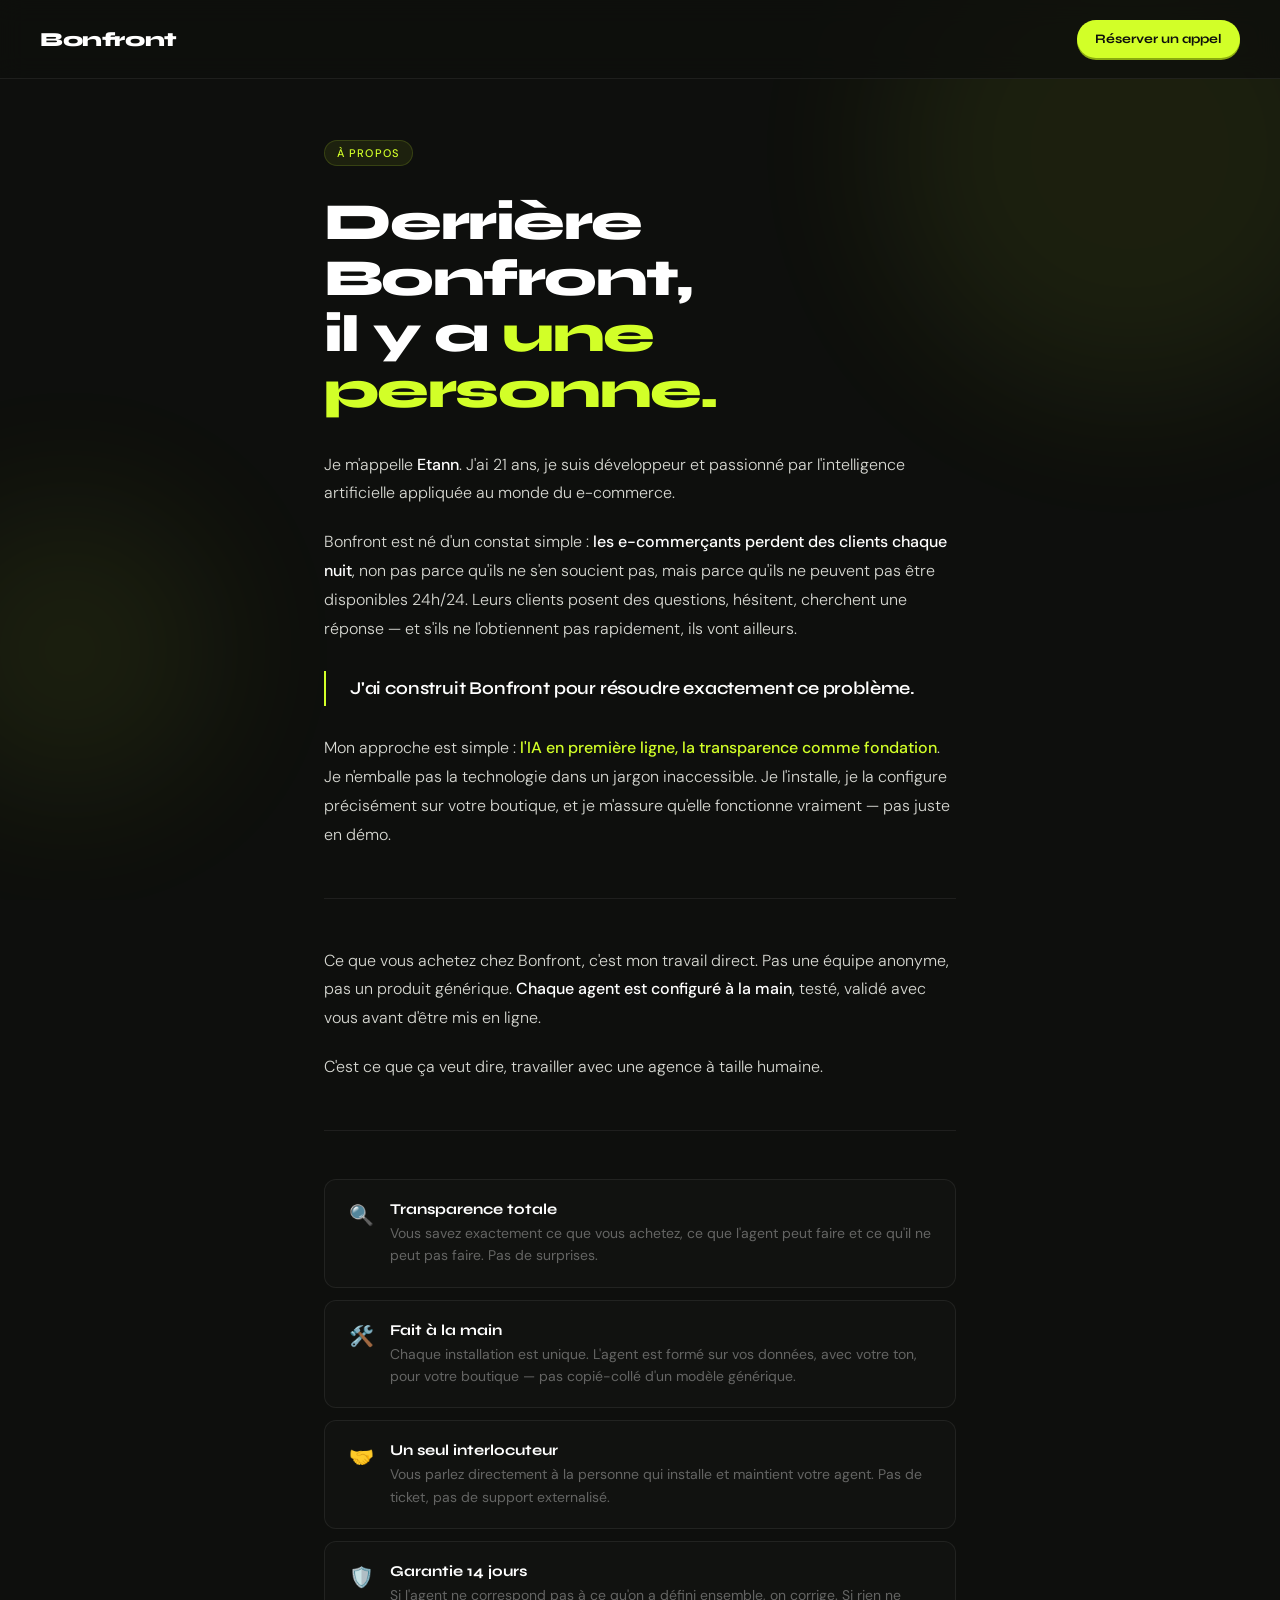
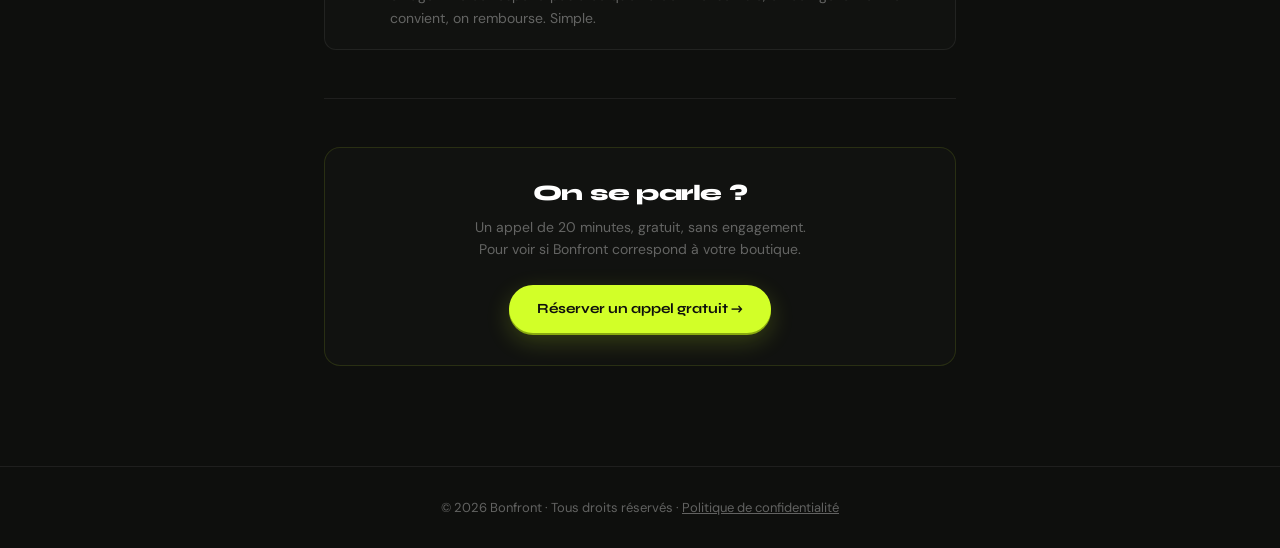
==== a-propos.html @ c6c4f119 "Add files via upload" ====
<!DOCTYPE html>
<html lang="fr">
<head>
  <meta charset="UTF-8" />
  <meta name="viewport" content="width=device-width, initial-scale=1.0" />
  <title>Bonfront — À propos</title>
  <meta name="description" content="Bonfront, c'est Etann — un développeur passionné qui installe des agents IA sur les boutiques e-commerce pour que vous ne perdiez plus jamais un client la nuit.">
  <link rel="icon" type="image/x-icon" href="favicon.ico">
  <link rel="preconnect" href="https://fonts.googleapis.com">
  <link rel="preconnect" href="https://fonts.gstatic.com" crossorigin>
  <link href="https://fonts.googleapis.com/css2?family=Syne:wght@400;600;700;800&family=DM+Sans:ital,wght@0,300;0,400;0,500;1,300&display=swap" rel="stylesheet">
  <style>
    *, *::before, *::after { box-sizing: border-box; margin: 0; padding: 0; }

    :root {
      --accent: #d2ff28;
      --accent-dark: #8aaa10;
      --bg: #0e0f0d;
      --bg2: #111210;
      --bg3: #1a1b18;
      --border: rgba(255,255,255,0.07);
      --text: #d8d9d3;
      --text-dim: rgba(255,255,255,0.35);
    }

    html { scroll-behavior: smooth; }

    body {
      background: var(--bg);
      color: var(--text);
      font-family: 'DM Sans', sans-serif;
      font-weight: 400;
      min-height: 100vh;
      overflow-x: hidden;
    }

    /* ── BG ── */
    .bg-orbs {
      position: fixed;
      inset: 0;
      pointer-events: none;
      z-index: 0;
      overflow: hidden;
    }
    .orb {
      position: absolute;
      border-radius: 50%;
      filter: blur(80px);
      opacity: 0.07;
    }
    .orb-1 { width: 500px; height: 500px; background: var(--accent); top: -100px; right: -100px; }
    .orb-2 { width: 300px; height: 300px; background: var(--accent); bottom: 100px; left: -80px; }

    /* ── NAV ── */
    nav {
      position: fixed;
      top: 0; left: 0; right: 0;
      z-index: 100;
      padding: 20px 40px;
      display: flex;
      align-items: center;
      justify-content: space-between;
      background: rgba(14,15,13,0.8);
      backdrop-filter: blur(12px);
      border-bottom: 1px solid var(--border);
    }
    .logo {
      font-family: 'Syne', sans-serif;
      font-weight: 800;
      font-size: 20px;
      color: #fff;
      letter-spacing: -0.02em;
      text-decoration: none;
    }
    .nav-cta {
      display: inline-flex;
      align-items: center;
      height: 38px;
      padding: 0 18px;
      background: var(--accent);
      color: #0e0f0d;
      border-radius: 20px;
      font-family: 'Syne', sans-serif;
      font-weight: 700;
      font-size: 13px;
      text-decoration: none;
      transition: transform 0.2s, box-shadow 0.2s;
      box-shadow: 0 2px 0 var(--accent-dark);
    }
    .nav-cta:hover { transform: translateY(-1px); box-shadow: 0 4px 0 var(--accent-dark); }

    /* ── WRAPPER ── */
    .wrapper {
      position: relative;
      z-index: 1;
      max-width: 680px;
      margin: 0 auto;
      padding: 140px 24px 100px;
    }

    /* ── BADGE ── */
    .badge {
      display: inline-flex;
      align-items: center;
      gap: 6px;
      font-size: 11px;
      font-weight: 500;
      letter-spacing: 0.1em;
      text-transform: uppercase;
      color: var(--accent);
      background: rgba(210,255,40,0.08);
      border: 1px solid rgba(210,255,40,0.15);
      border-radius: 20px;
      padding: 5px 12px;
      margin-bottom: 28px;
    }

    /* ── HERO TEXT ── */
    .page-title {
      font-family: 'Syne', sans-serif;
      font-size: clamp(32px, 6vw, 52px);
      font-weight: 800;
      color: #fff;
      line-height: 1.08;
      letter-spacing: -0.03em;
      margin-bottom: 32px;
    }
    .page-title .accent { color: var(--accent); }

    /* ── DIVIDER ── */
    .divider {
      height: 1px;
      background: var(--border);
      margin: 48px 0;
    }

    /* ── PROSE ── */
    .prose {
      display: flex;
      flex-direction: column;
      gap: 20px;
    }
    .prose p {
      font-size: 16px;
      line-height: 1.8;
      color: var(--text);
      font-weight: 300;
    }
    .prose p strong {
      color: #fff;
      font-weight: 500;
    }
    .prose p .highlight {
      color: var(--accent);
      font-weight: 500;
    }

    /* ── VALUES ── */
    .values {
      display: flex;
      flex-direction: column;
      gap: 12px;
      margin-top: 8px;
    }
    .value-item {
      display: flex;
      align-items: flex-start;
      gap: 16px;
      background: var(--bg2);
      border: 1px solid var(--border);
      border-radius: 12px;
      padding: 20px 24px;
      transition: border-color 0.2s;
    }
    .value-item:hover { border-color: rgba(210,255,40,0.15); }
    .value-icon {
      font-size: 20px;
      flex-shrink: 0;
      margin-top: 2px;
    }
    .value-content h3 {
      font-family: 'Syne', sans-serif;
      font-size: 15px;
      font-weight: 700;
      color: #fff;
      margin-bottom: 4px;
    }
    .value-content p {
      font-size: 14px;
      color: var(--text-dim);
      line-height: 1.6;
    }

    /* ── QUOTE ── */
    .quote-block {
      border-left: 2px solid var(--accent);
      padding: 4px 0 4px 24px;
      margin: 8px 0;
    }
    .quote-block p {
      font-family: 'Syne', sans-serif;
      font-size: 18px;
      font-weight: 600;
      color: #fff;
      line-height: 1.5;
      letter-spacing: -0.01em;
    }

    /* ── CTA ── */
    .cta-block {
      margin-top: 16px;
      background: var(--bg2);
      border: 1px solid rgba(210,255,40,0.12);
      border-radius: 16px;
      padding: 32px;
      text-align: center;
    }
    .cta-block h3 {
      font-family: 'Syne', sans-serif;
      font-size: 22px;
      font-weight: 800;
      color: #fff;
      margin-bottom: 10px;
      letter-spacing: -0.02em;
    }
    .cta-block p {
      font-size: 14px;
      color: var(--text-dim);
      margin-bottom: 24px;
      line-height: 1.6;
    }
    .btn-primary {
      display: inline-flex;
      align-items: center;
      height: 48px;
      padding: 0 28px;
      background: var(--accent);
      color: #0e0f0d;
      border-radius: 24px;
      font-family: 'Syne', sans-serif;
      font-weight: 700;
      font-size: 14px;
      text-decoration: none;
      transition: transform 0.2s, box-shadow 0.2s;
      box-shadow: 0 2px 0 var(--accent-dark), 0 8px 24px rgba(210,255,40,0.2);
    }
    .btn-primary:hover {
      transform: translateY(-2px);
      box-shadow: 0 4px 0 var(--accent-dark), 0 16px 32px rgba(210,255,40,0.28);
    }

    /* ── FOOTER ── */
    footer {
      position: relative;
      z-index: 1;
      text-align: center;
      padding: 32px 24px;
      border-top: 1px solid var(--border);
      font-size: 13px;
      color: var(--text-dim);
    }

    @media (max-width: 600px) {
      nav { padding: 16px 20px; }
      .wrapper { padding: 110px 16px 80px; }
    }
  </style>
</head>
<body>

  <div class="bg-orbs">
    <div class="orb orb-1"></div>
    <div class="orb orb-2"></div>
  </div>

  <nav>
    <a href="index.html" class="logo">Bonfront</a>
    <a href="index.html#contact" class="nav-cta">Réserver un appel</a>
  </nav>

  <div class="wrapper">

    <div class="badge">À propos</div>

    <h1 class="page-title">
      Derrière Bonfront,<br/>
      il y a <span class="accent">une personne.</span>
    </h1>

    <div class="prose">
      <p>
        Je m'appelle <strong>Etann</strong>. J'ai 21 ans, je suis développeur et passionné par l'intelligence artificielle appliquée au monde du e-commerce.
      </p>
      <p>
        Bonfront est né d'un constat simple : <strong>les e-commerçants perdent des clients chaque nuit</strong>, non pas parce qu'ils ne s'en soucient pas, mais parce qu'ils ne peuvent pas être disponibles 24h/24. Leurs clients posent des questions, hésitent, cherchent une réponse — et s'ils ne l'obtiennent pas rapidement, ils vont ailleurs.
      </p>

      <div class="quote-block">
        <p>J'ai construit Bonfront pour résoudre exactement ce problème.</p>
      </div>

      <p>
        Mon approche est simple : <span class="highlight">l'IA en première ligne, la transparence comme fondation</span>. Je n'emballe pas la technologie dans un jargon inaccessible. Je l'installe, je la configure précisément sur votre boutique, et je m'assure qu'elle fonctionne vraiment — pas juste en démo.
      </p>
    </div>

    <div class="divider"></div>

    <div class="prose">
      <p>Ce que vous achetez chez Bonfront, c'est mon travail direct. Pas une équipe anonyme, pas un produit générique. <strong>Chaque agent est configuré à la main</strong>, testé, validé avec vous avant d'être mis en ligne.</p>
      <p>C'est ce que ça veut dire, travailler avec une agence à taille humaine.</p>
    </div>

    <div class="divider"></div>

    <div class="values">
      <div class="value-item">
        <div class="value-icon">🔍</div>
        <div class="value-content">
          <h3>Transparence totale</h3>
          <p>Vous savez exactement ce que vous achetez, ce que l'agent peut faire et ce qu'il ne peut pas faire. Pas de surprises.</p>
        </div>
      </div>
      <div class="value-item">
        <div class="value-icon">🛠️</div>
        <div class="value-content">
          <h3>Fait à la main</h3>
          <p>Chaque installation est unique. L'agent est formé sur vos données, avec votre ton, pour votre boutique — pas copié-collé d'un modèle générique.</p>
        </div>
      </div>
      <div class="value-item">
        <div class="value-icon">🤝</div>
        <div class="value-content">
          <h3>Un seul interlocuteur</h3>
          <p>Vous parlez directement à la personne qui installe et maintient votre agent. Pas de ticket, pas de support externalisé.</p>
        </div>
      </div>
      <div class="value-item">
        <div class="value-icon">🛡️</div>
        <div class="value-content">
          <h3>Garantie 14 jours</h3>
          <p>Si l'agent ne correspond pas à ce qu'on a défini ensemble, on corrige. Si rien ne convient, on rembourse. Simple.</p>
        </div>
      </div>
    </div>

    <div class="divider"></div>

    <div class="cta-block">
      <h3>On se parle ?</h3>
      <p>Un appel de 20 minutes, gratuit, sans engagement.<br/>Pour voir si Bonfront correspond à votre boutique.</p>
      <a href="index.html#contact" class="btn-primary">Réserver un appel gratuit →</a>
    </div>

  </div>

  <footer>
    © 2026 Bonfront · Tous droits réservés · <a href="politique-confidentialite.html" style="color: inherit;">Politique de confidentialité</a>
  </footer>

</body>
</html>
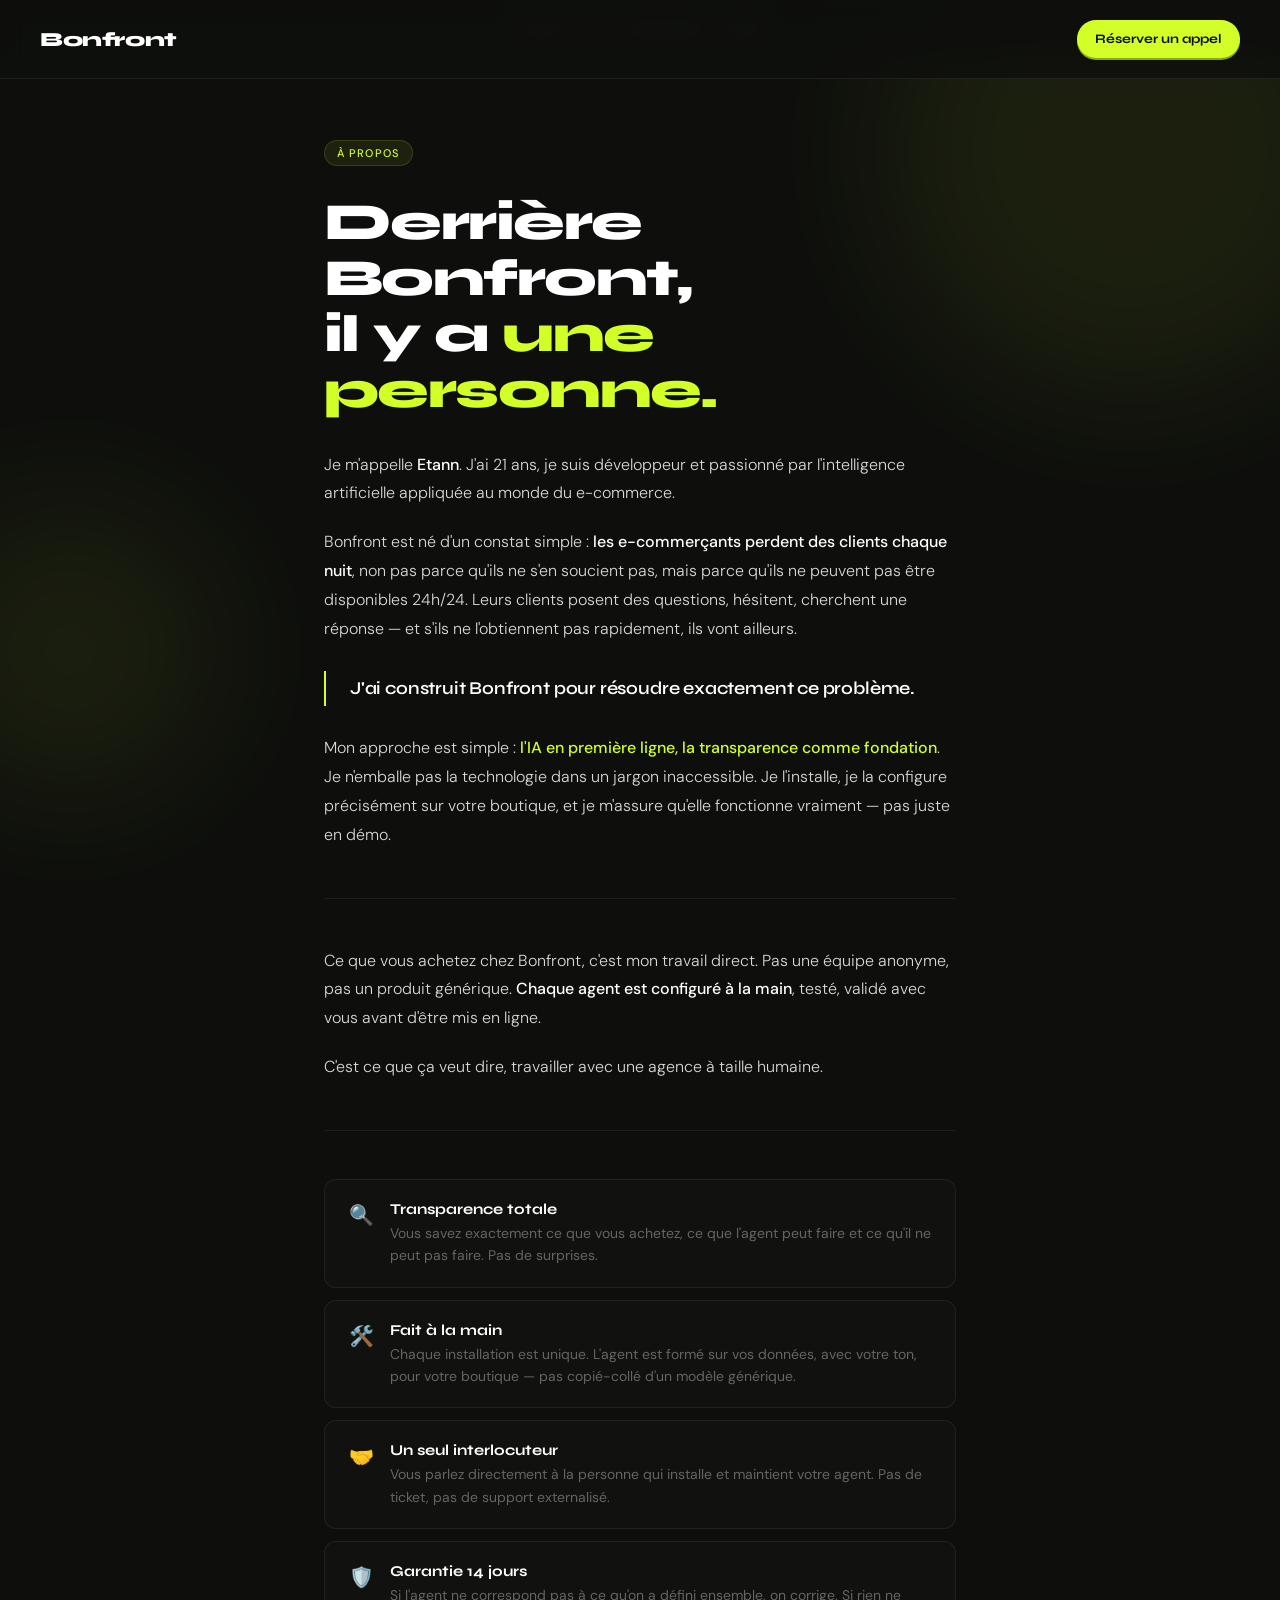
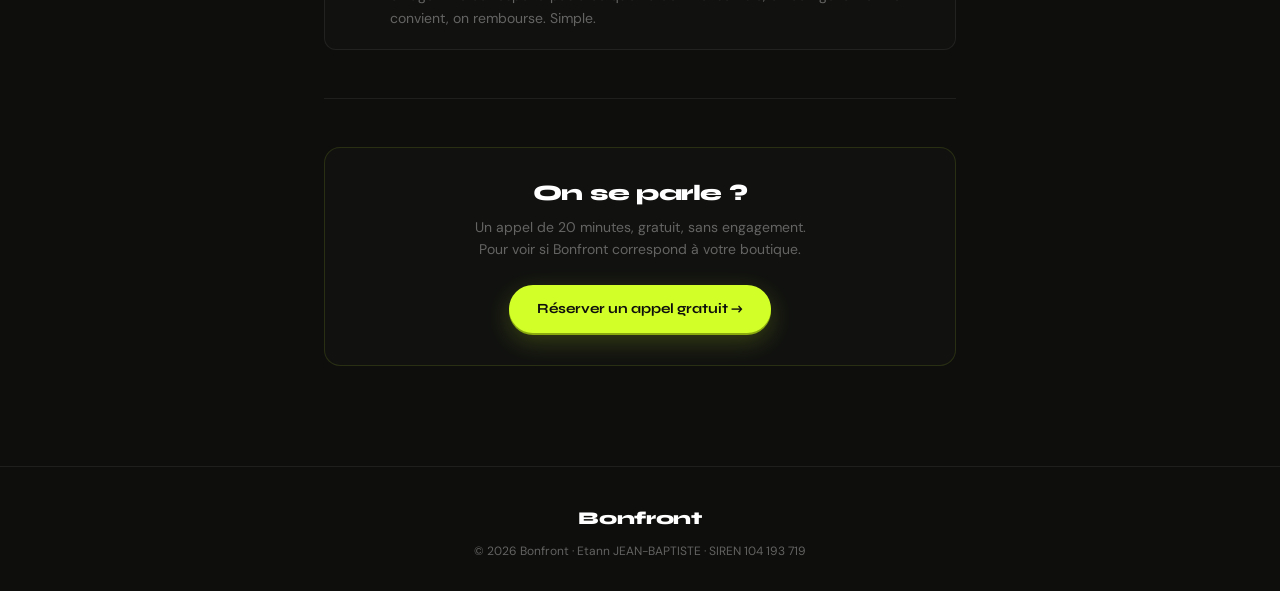
==== commit 781584d4: "Add files via upload" ====
--- a/a-propos.html
+++ b/a-propos.html
@@ -253,11 +253,43 @@
     footer {
       position: relative;
       z-index: 1;
-      text-align: center;
-      padding: 32px 24px;
       border-top: 1px solid var(--border);
-      font-size: 13px;
+      padding: 40px 24px 32px;
+      display: flex;
+      flex-direction: column;
+      align-items: center;
+      gap: 14px;
+    }
+    .footer-logo {
+      font-family: 'Syne', sans-serif;
+      font-weight: 800;
+      font-size: 18px;
+      color: #fff;
+      letter-spacing: -0.02em;
+      text-decoration: none;
+    }
+    .footer-copy {
+      font-size: 12px;
       color: var(--text-dim);
+    }
+    .footer-nav {
+      display: flex;
+      align-items: center;
+      gap: 6px;
+      flex-wrap: wrap;
+      justify-content: center;
+    }
+    .footer-nav a {
+      font-size: 12px;
+      color: var(--text-dim);
+      text-decoration: none;
+      transition: color 0.2s;
+    }
+    .footer-nav a:hover { color: rgba(255,255,255,0.7); }
+    .footer-nav-sep {
+      font-size: 11px;
+      color: rgba(255,255,255,0.1);
+      user-select: none;
     }
 
     @media (max-width: 600px) {
@@ -355,7 +387,17 @@
   </div>
 
   <footer>
-    © 2026 Bonfront · Tous droits réservés · <a href="politique-confidentialite.html" style="color: inherit;">Politique de confidentialité</a>
+    <a href="index.html" class="footer-logo">Bonfront</a>
+    <span class="footer-copy">© 2026 Bonfront · Etann JEAN-BAPTISTE · SIREN 104 193 719</span>
+    <nav class="footer-nav">
+      <a href="a-propos.html">À propos</a>
+      <span class="footer-nav-sep">·</span>
+      <a href="cgv.html">CGV</a>
+      <span class="footer-nav-sep">·</span>
+      <a href="politique-confidentialite.html">Confidentialité</a>
+      <span class="footer-nav-sep">·</span>
+      <a href="cookies.html">Cookies</a>
+    </nav>
   </footer>
 
 </body>
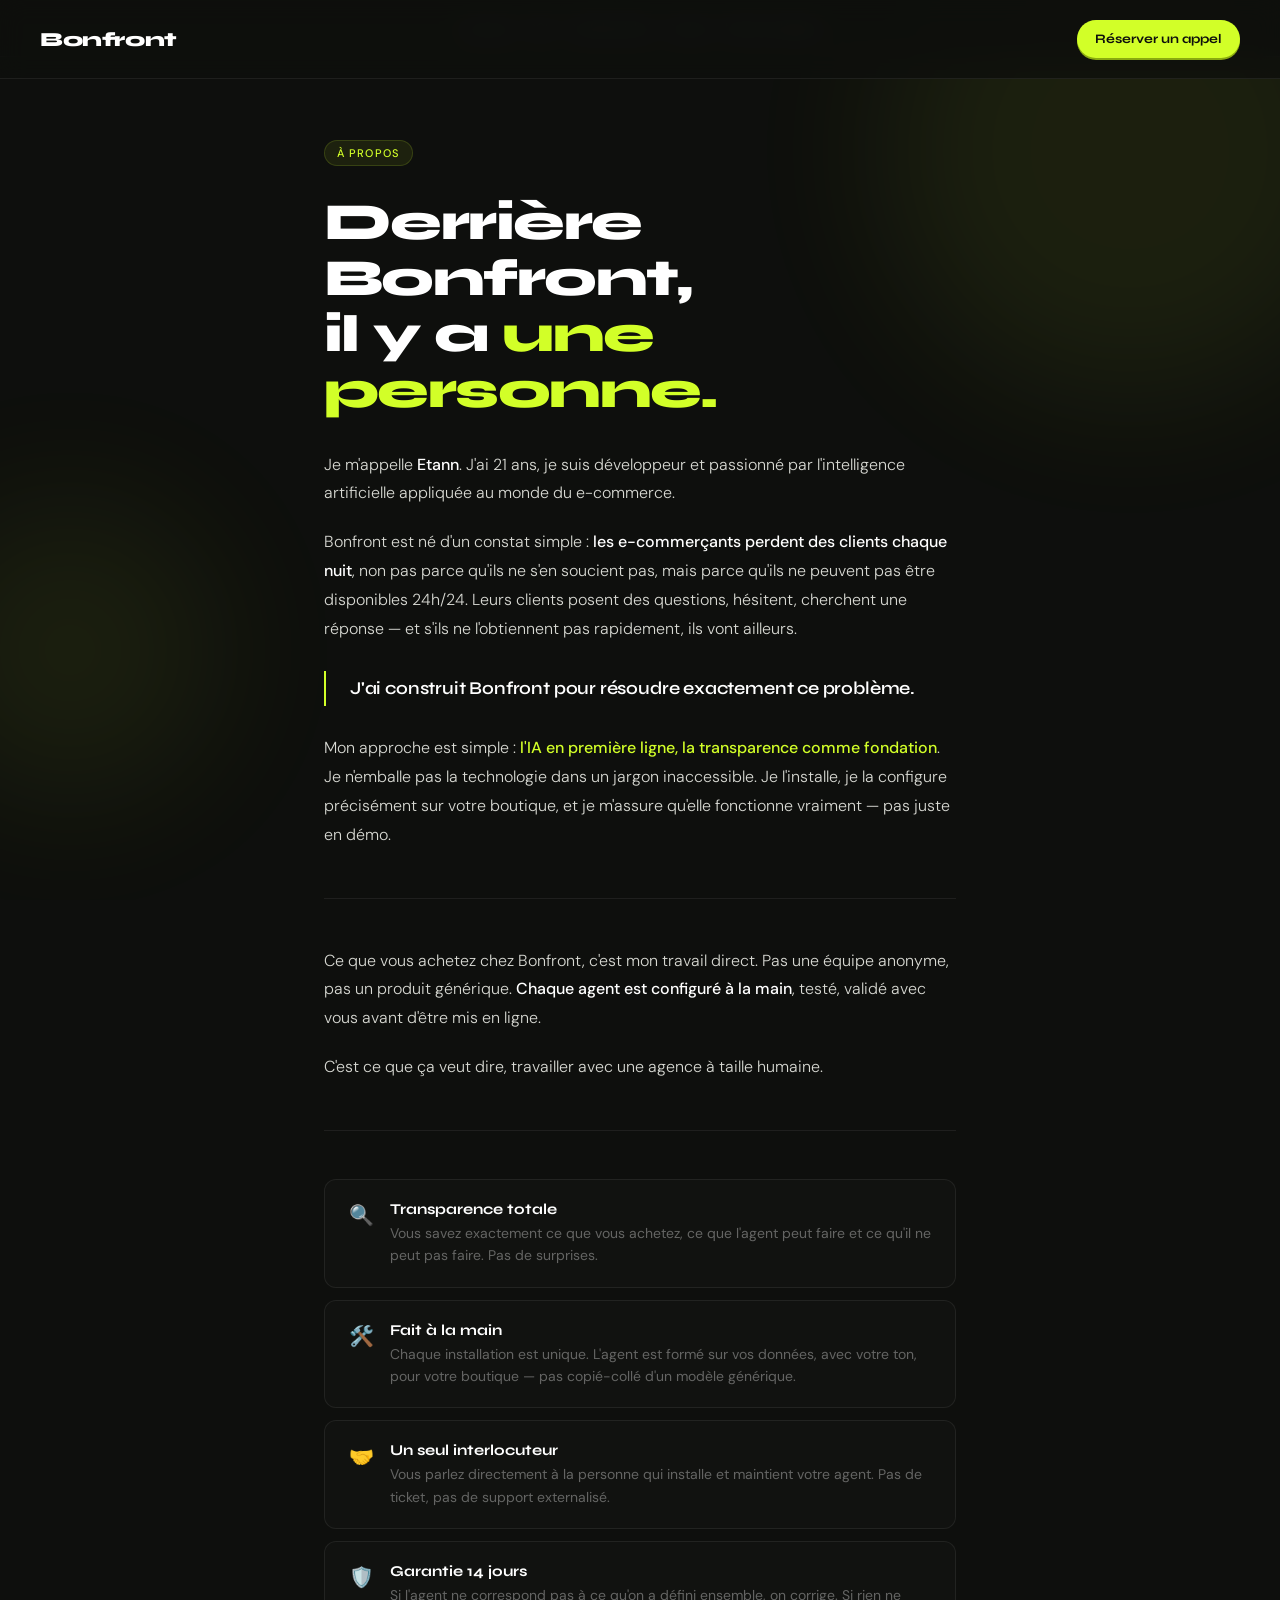
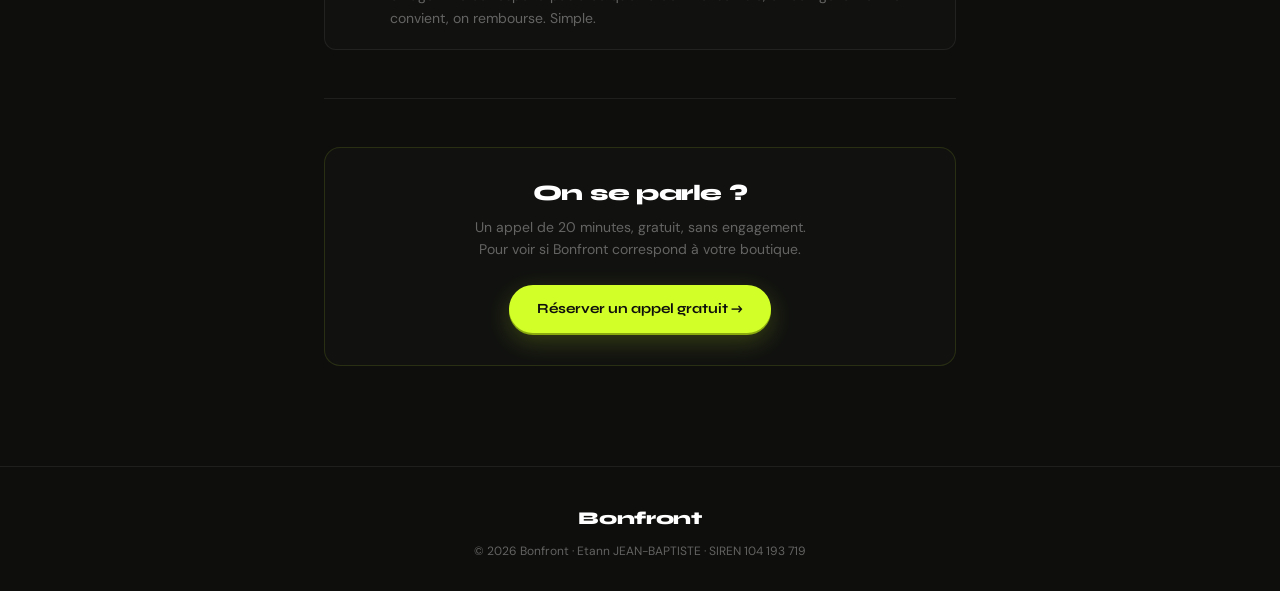
==== commit 897aaab8: "Add files via upload" ====
--- a/a-propos.html
+++ b/a-propos.html
@@ -397,6 +397,8 @@
       <a href="politique-confidentialite.html">Confidentialité</a>
       <span class="footer-nav-sep">·</span>
       <a href="cookies.html">Cookies</a>
+      <span class="footer-nav-sep">·</span>
+      <a href="mentions-legales.html">Mentions légales</a>
     </nav>
   </footer>
 
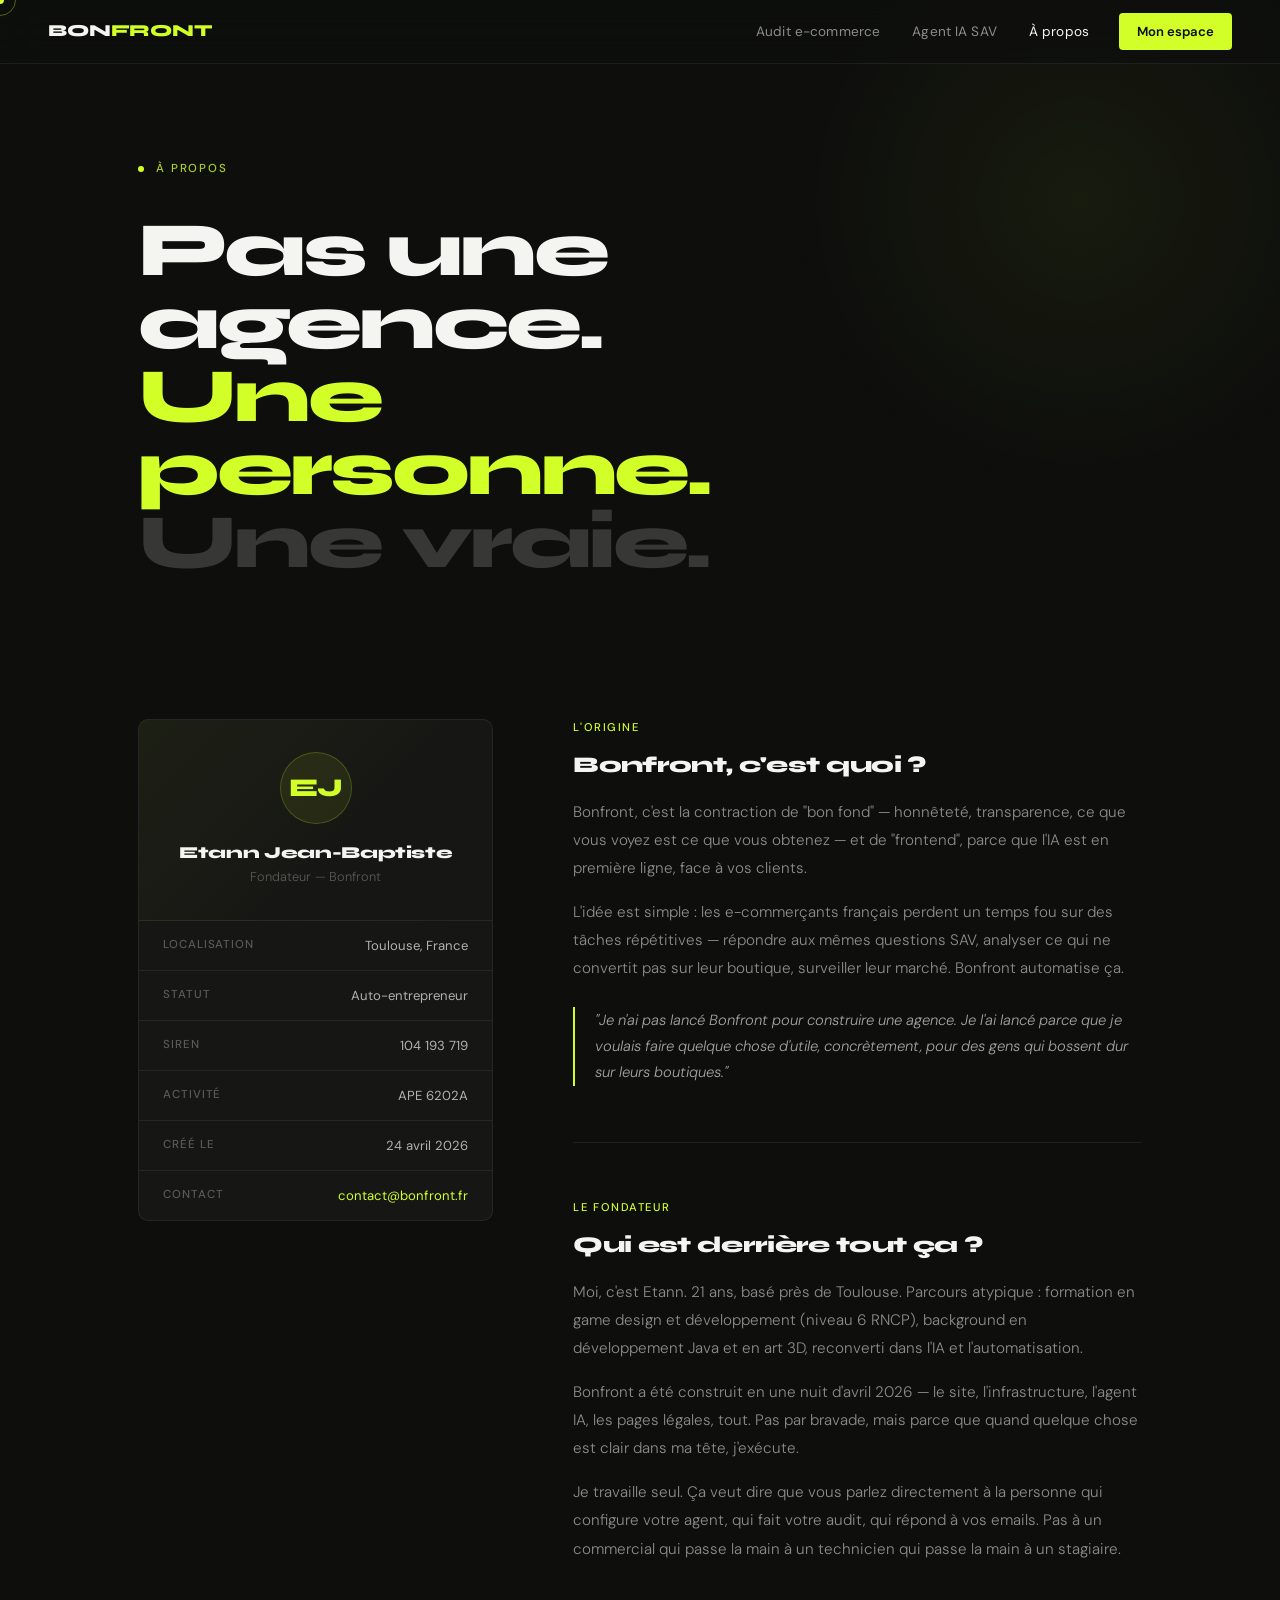
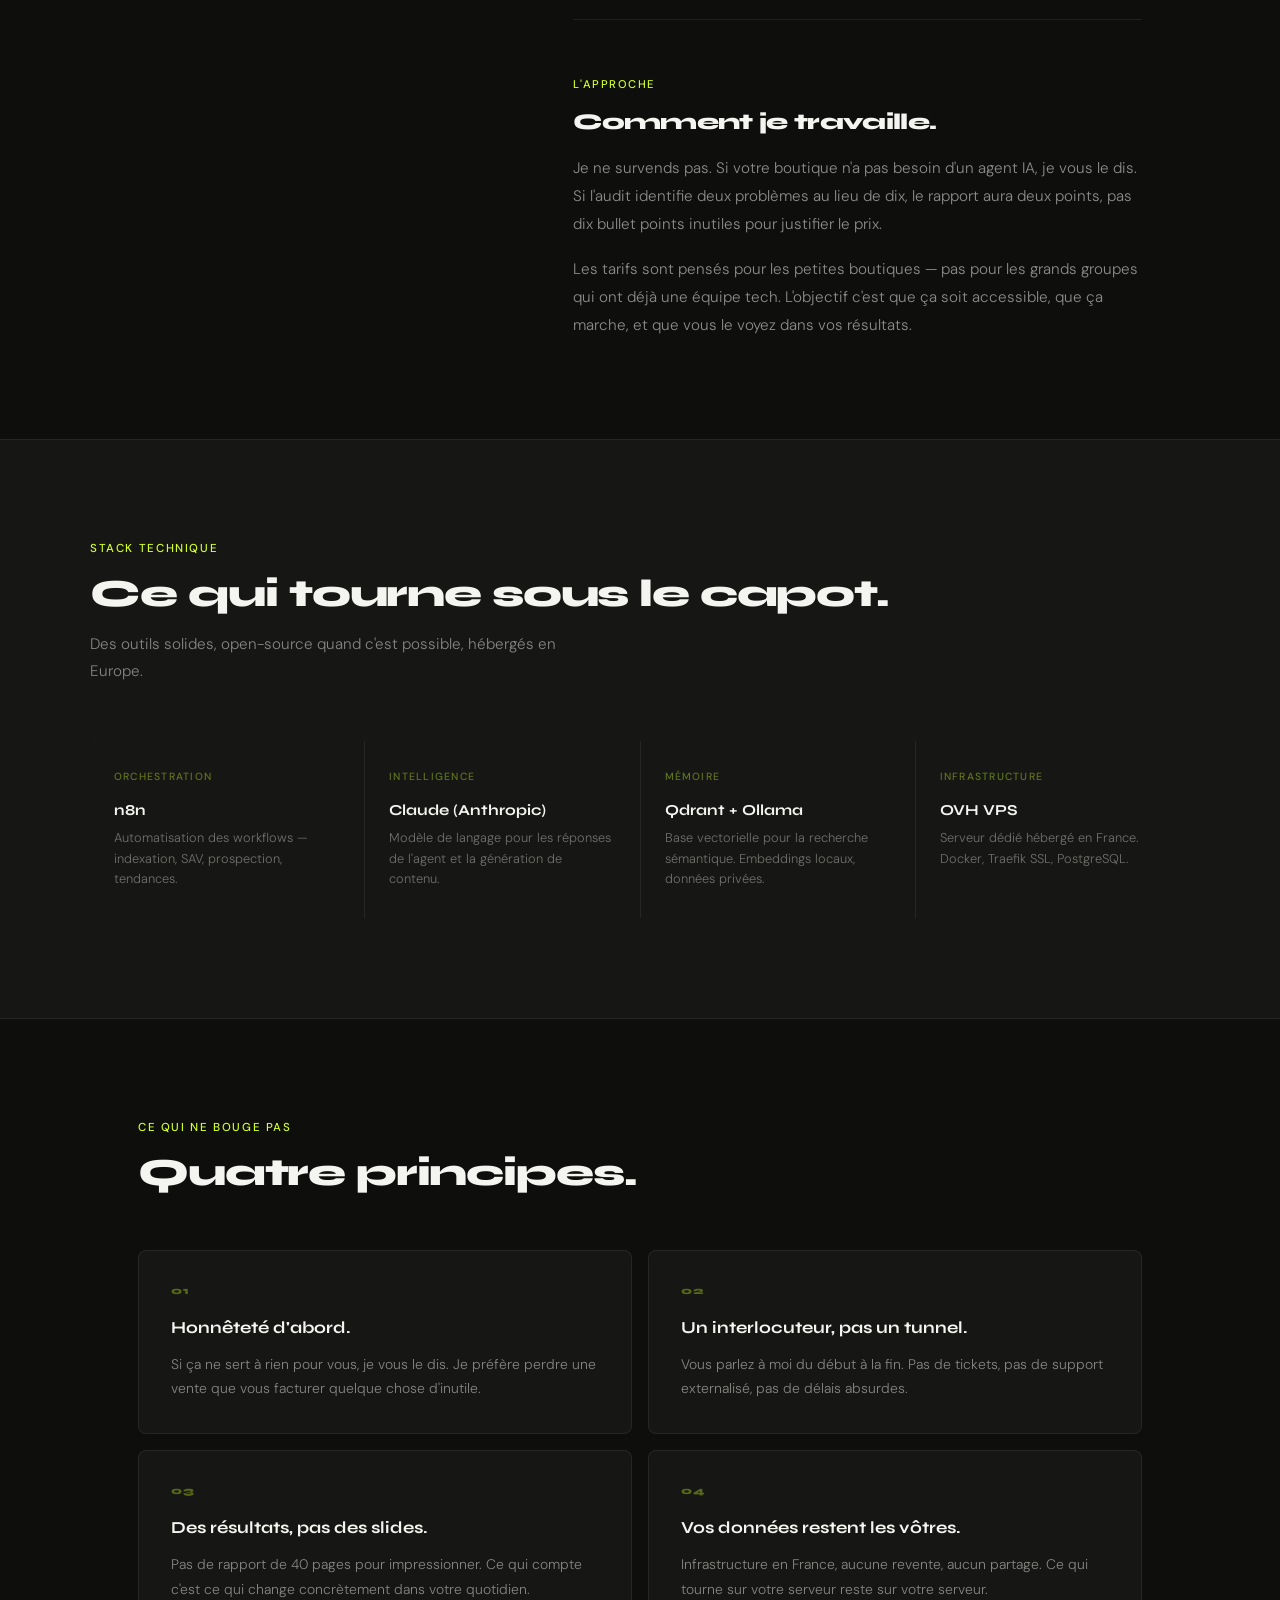
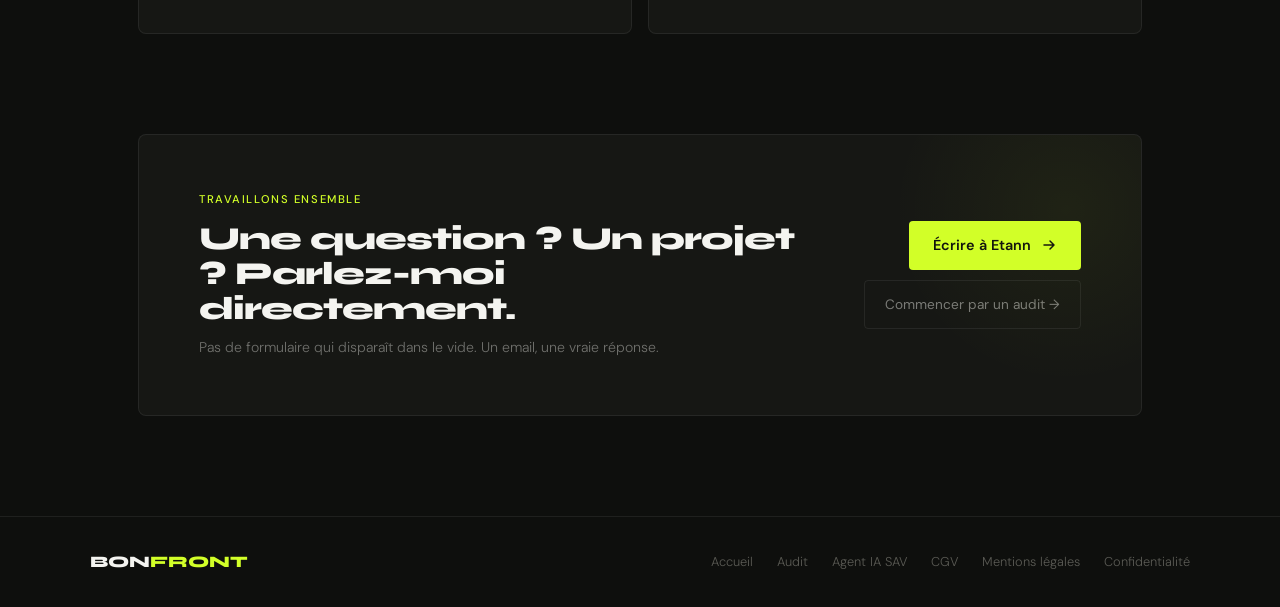
==== commit d6f8f5e5: "Add files via upload" ====
--- a/a-propos.html
+++ b/a-propos.html
@@ -3,404 +3,848 @@
 <head>
   <meta charset="UTF-8" />
   <meta name="viewport" content="width=device-width, initial-scale=1.0" />
-  <title>Bonfront — À propos</title>
-  <meta name="description" content="Bonfront, c'est Etann — un développeur passionné qui installe des agents IA sur les boutiques e-commerce pour que vous ne perdiez plus jamais un client la nuit.">
-  <link rel="icon" type="image/x-icon" href="favicon.ico">
-  <link rel="preconnect" href="https://fonts.googleapis.com">
-  <link rel="preconnect" href="https://fonts.gstatic.com" crossorigin>
-  <link href="https://fonts.googleapis.com/css2?family=Syne:wght@400;600;700;800&family=DM+Sans:ital,wght@0,300;0,400;0,500;1,300&display=swap" rel="stylesheet">
+  <title>À propos — Bonfront</title>
+  <meta name="description" content="Bonfront, c'est Etann Jean-Baptiste — développeur indépendant basé à Toulouse, spécialisé en automatisation IA pour e-commerçants français." />
+  <link rel="preconnect" href="https://fonts.googleapis.com" />
+  <link rel="preconnect" href="https://fonts.gstatic.com" crossorigin />
+  <link href="https://fonts.googleapis.com/css2?family=Syne:wght@400;600;700;800&family=DM+Sans:ital,opsz,wght@0,9..40,300;0,9..40,400;0,9..40,500;1,9..40,300&display=swap" rel="stylesheet" />
   <style>
+    :root {
+      --bg: #0e0f0d;
+      --accent: #d2ff28;
+      --white: #f4f4f0;
+      --grey: #5a5a54;
+      --grey-light: #161714;
+      --grey-mid: #222320;
+      --grey-border: rgba(255,255,255,0.07);
+    }
+
     *, *::before, *::after { box-sizing: border-box; margin: 0; padding: 0; }
-
-    :root {
-      --accent: #d2ff28;
-      --accent-dark: #8aaa10;
-      --bg: #0e0f0d;
-      --bg2: #111210;
-      --bg3: #1a1b18;
-      --border: rgba(255,255,255,0.07);
-      --text: #d8d9d3;
-      --text-dim: rgba(255,255,255,0.35);
-    }
-
     html { scroll-behavior: smooth; }
 
     body {
       background: var(--bg);
-      color: var(--text);
+      color: var(--white);
       font-family: 'DM Sans', sans-serif;
-      font-weight: 400;
-      min-height: 100vh;
+      font-size: 16px;
+      line-height: 1.6;
       overflow-x: hidden;
-    }
-
-    /* ── BG ── */
-    .bg-orbs {
+      cursor: none;
+    }
+
+    /* CURSOR */
+    .cursor {
       position: fixed;
-      inset: 0;
+      width: 8px; height: 8px;
+      background: var(--accent);
+      border-radius: 50%;
       pointer-events: none;
-      z-index: 0;
-      overflow: hidden;
-    }
-    .orb {
-      position: absolute;
+      z-index: 9999;
+      transform: translate(-50%, -50%);
+    }
+
+    .cursor-ring {
+      position: fixed;
+      width: 32px; height: 32px;
+      border: 1px solid rgba(210,255,40,0.35);
       border-radius: 50%;
-      filter: blur(80px);
-      opacity: 0.07;
-    }
-    .orb-1 { width: 500px; height: 500px; background: var(--accent); top: -100px; right: -100px; }
-    .orb-2 { width: 300px; height: 300px; background: var(--accent); bottom: 100px; left: -80px; }
-
-    /* ── NAV ── */
+      pointer-events: none;
+      z-index: 9998;
+      transform: translate(-50%, -50%);
+      transition: width 0.35s, height 0.35s, border-color 0.2s;
+    }
+
+    body:has(a:hover) .cursor-ring,
+    body:has(button:hover) .cursor-ring {
+      width: 48px; height: 48px;
+      border-color: rgba(210,255,40,0.6);
+    }
+
+    /* NAV */
     nav {
       position: fixed;
       top: 0; left: 0; right: 0;
-      z-index: 100;
-      padding: 20px 40px;
+      z-index: 500;
       display: flex;
       align-items: center;
       justify-content: space-between;
+      padding: 0 48px;
+      height: 64px;
       background: rgba(14,15,13,0.8);
-      backdrop-filter: blur(12px);
-      border-bottom: 1px solid var(--border);
-    }
-    .logo {
+      backdrop-filter: blur(16px);
+      -webkit-backdrop-filter: blur(16px);
+      border-bottom: 1px solid var(--grey-border);
+    }
+
+    .nav-logo {
       font-family: 'Syne', sans-serif;
       font-weight: 800;
-      font-size: 20px;
-      color: #fff;
-      letter-spacing: -0.02em;
+      font-size: 1.05rem;
+      letter-spacing: -0.01em;
+      color: var(--white);
       text-decoration: none;
     }
+
+    .nav-logo span { color: var(--accent); }
+
+    .nav-links {
+      display: flex;
+      align-items: center;
+      gap: 4px;
+    }
+
+    .nav-link {
+      font-family: 'DM Sans', sans-serif;
+      font-size: 0.85rem;
+      font-weight: 400;
+      color: rgba(244,244,240,0.55);
+      text-decoration: none;
+      padding: 7px 14px;
+      border-radius: 4px;
+      transition: color 0.2s, background 0.2s;
+      letter-spacing: 0.01em;
+    }
+
+    .nav-link:hover { color: var(--white); background: rgba(255,255,255,0.05); }
+    .nav-link.active { color: var(--white); }
+
     .nav-cta {
-      display: inline-flex;
-      align-items: center;
-      height: 38px;
-      padding: 0 18px;
+      font-family: 'DM Sans', sans-serif;
+      font-size: 0.82rem;
+      font-weight: 600;
+      color: var(--bg);
       background: var(--accent);
-      color: #0e0f0d;
-      border-radius: 20px;
-      font-family: 'Syne', sans-serif;
-      font-weight: 700;
-      font-size: 13px;
+      padding: 8px 18px;
+      border-radius: 4px;
       text-decoration: none;
-      transition: transform 0.2s, box-shadow 0.2s;
-      box-shadow: 0 2px 0 var(--accent-dark);
-    }
-    .nav-cta:hover { transform: translateY(-1px); box-shadow: 0 4px 0 var(--accent-dark); }
-
-    /* ── WRAPPER ── */
-    .wrapper {
+      margin-left: 12px;
+      transition: opacity 0.2s;
+    }
+
+    .nav-cta:hover { opacity: 0.85; }
+
+    /* HERO */
+    .hero {
+      padding: 160px 48px 100px;
+      position: relative;
+      overflow: hidden;
+      max-width: 1100px;
+      margin: 0 auto;
+    }
+
+    .hero-glow {
+      position: fixed;
+      width: 600px; height: 600px;
+      border-radius: 50%;
+      background: radial-gradient(circle, rgba(210,255,40,0.05) 0%, transparent 70%);
+      top: -100px; right: -100px;
+      pointer-events: none;
+      z-index: 0;
+    }
+
+    .hero-eyebrow {
+      display: flex;
+      align-items: center;
+      gap: 12px;
+      margin-bottom: 36px;
+      opacity: 0;
+      animation: fadeUp 0.6s ease 0.1s forwards;
       position: relative;
       z-index: 1;
-      max-width: 680px;
+    }
+
+    .eyebrow-dot {
+      width: 6px; height: 6px;
+      border-radius: 50%;
+      background: var(--accent);
+    }
+
+    .eyebrow-text {
+      font-size: 0.72rem;
+      font-weight: 500;
+      letter-spacing: 0.16em;
+      text-transform: uppercase;
+      color: rgba(210,255,40,0.8);
+    }
+
+    .hero-title {
+      font-family: 'Syne', sans-serif;
+      font-weight: 800;
+      font-size: clamp(3rem, 6vw, 5.5rem);
+      line-height: 0.95;
+      letter-spacing: -0.04em;
+      margin-bottom: 40px;
+      opacity: 0;
+      animation: fadeUp 0.8s ease 0.2s forwards;
+      position: relative;
+      z-index: 1;
+      max-width: 800px;
+    }
+
+    .hero-title .accent { color: var(--accent); }
+    .hero-title .dim { color: rgba(244,244,240,0.18); }
+
+    /* INTRO SECTION */
+    .intro {
+      padding: 0 48px 100px;
+      max-width: 1100px;
       margin: 0 auto;
-      padding: 140px 24px 100px;
-    }
-
-    /* ── BADGE ── */
-    .badge {
-      display: inline-flex;
-      align-items: center;
-      gap: 6px;
-      font-size: 11px;
+    }
+
+    .intro-grid {
+      display: grid;
+      grid-template-columns: 1fr 1.6fr;
+      gap: 80px;
+      align-items: start;
+    }
+
+    /* IDENTITY CARD */
+    .identity-card {
+      background: var(--grey-light);
+      border: 1px solid var(--grey-border);
+      border-radius: 10px;
+      overflow: hidden;
+      position: sticky;
+      top: 88px;
+    }
+
+    .identity-top {
+      padding: 32px;
+      border-bottom: 1px solid var(--grey-border);
+      display: flex;
+      flex-direction: column;
+      align-items: center;
+      text-align: center;
+      gap: 16px;
+      background: linear-gradient(135deg, rgba(210,255,40,0.04) 0%, transparent 60%);
+    }
+
+    .avatar {
+      width: 72px; height: 72px;
+      border-radius: 50%;
+      background: rgba(210,255,40,0.08);
+      border: 1px solid rgba(210,255,40,0.2);
+      display: flex;
+      align-items: center;
+      justify-content: center;
+      font-family: 'Syne', sans-serif;
+      font-weight: 800;
+      font-size: 1.6rem;
+      color: var(--accent);
+      letter-spacing: -0.04em;
+    }
+
+    .identity-name {
+      font-family: 'Syne', sans-serif;
+      font-weight: 800;
+      font-size: 1.05rem;
+      letter-spacing: -0.02em;
+    }
+
+    .identity-role {
+      font-size: 0.8rem;
+      font-weight: 300;
+      color: var(--grey);
+    }
+
+    .identity-rows {
+      display: flex;
+      flex-direction: column;
+    }
+
+    .identity-row {
+      display: flex;
+      align-items: center;
+      justify-content: space-between;
+      padding: 14px 24px;
+      border-bottom: 1px solid var(--grey-border);
+      gap: 16px;
+    }
+
+    .identity-row:last-child { border-bottom: none; }
+
+    .identity-row-label {
+      font-size: 0.72rem;
       font-weight: 500;
-      letter-spacing: 0.1em;
+      letter-spacing: 0.08em;
+      text-transform: uppercase;
+      color: var(--grey);
+    }
+
+    .identity-row-value {
+      font-size: 0.82rem;
+      font-weight: 400;
+      color: rgba(244,244,240,0.7);
+      text-align: right;
+    }
+
+    /* STORY */
+    .story {}
+
+    .story-block {
+      margin-bottom: 56px;
+      padding-bottom: 56px;
+      border-bottom: 1px solid var(--grey-border);
+    }
+
+    .story-block:last-child {
+      border-bottom: none;
+      margin-bottom: 0;
+      padding-bottom: 0;
+    }
+
+    .story-label {
+      font-size: 0.7rem;
+      font-weight: 500;
+      letter-spacing: 0.14em;
       text-transform: uppercase;
       color: var(--accent);
-      background: rgba(210,255,40,0.08);
-      border: 1px solid rgba(210,255,40,0.15);
-      border-radius: 20px;
-      padding: 5px 12px;
-      margin-bottom: 28px;
-    }
-
-    /* ── HERO TEXT ── */
-    .page-title {
-      font-family: 'Syne', sans-serif;
-      font-size: clamp(32px, 6vw, 52px);
+      margin-bottom: 16px;
+    }
+
+    .story-title {
+      font-family: 'Syne', sans-serif;
       font-weight: 800;
-      color: #fff;
-      line-height: 1.08;
+      font-size: 1.4rem;
       letter-spacing: -0.03em;
-      margin-bottom: 32px;
-    }
-    .page-title .accent { color: var(--accent); }
-
-    /* ── DIVIDER ── */
-    .divider {
-      height: 1px;
-      background: var(--border);
-      margin: 48px 0;
-    }
-
-    /* ── PROSE ── */
-    .prose {
+      margin-bottom: 20px;
+      line-height: 1.1;
+    }
+
+    .story-text {
+      font-size: 0.95rem;
+      font-weight: 300;
+      color: rgba(244,244,240,0.55);
+      line-height: 1.85;
+    }
+
+    .story-text + .story-text { margin-top: 16px; }
+
+    .story-highlight {
+      border-left: 2px solid var(--accent);
+      padding-left: 20px;
+      margin-top: 24px;
+      font-size: 0.92rem;
+      font-weight: 300;
+      color: rgba(244,244,240,0.65);
+      line-height: 1.8;
+      font-style: italic;
+    }
+
+    /* STACK */
+    .stack-section {
+      background: var(--grey-light);
+      border-top: 1px solid var(--grey-border);
+      border-bottom: 1px solid var(--grey-border);
+      padding: 100px 48px;
+    }
+
+    .stack-inner {
+      max-width: 1100px;
+      margin: 0 auto;
+    }
+
+    .stack-grid {
+      display: grid;
+      grid-template-columns: repeat(4, 1fr);
+      gap: 1px;
+      margin-top: 56px;
+      background: var(--grey-border);
+      border-radius: 8px;
+      overflow: hidden;
+    }
+
+    .stack-item {
+      background: var(--grey-light);
+      padding: 28px 24px;
+      transition: background 0.2s;
+    }
+
+    .stack-item:hover { background: var(--grey-mid); }
+
+    .stack-category {
+      font-size: 0.65rem;
+      font-weight: 500;
+      letter-spacing: 0.12em;
+      text-transform: uppercase;
+      color: rgba(210,255,40,0.4);
+      margin-bottom: 12px;
+    }
+
+    .stack-name {
+      font-family: 'Syne', sans-serif;
+      font-weight: 700;
+      font-size: 0.95rem;
+      margin-bottom: 6px;
+    }
+
+    .stack-desc {
+      font-size: 0.8rem;
+      font-weight: 300;
+      color: rgba(244,244,240,0.4);
+      line-height: 1.6;
+    }
+
+    /* VALUES */
+    .values-section {
+      padding: 100px 48px;
+      max-width: 1100px;
+      margin: 0 auto;
+    }
+
+    .values-grid {
+      display: grid;
+      grid-template-columns: 1fr 1fr;
+      gap: 16px;
+      margin-top: 56px;
+    }
+
+    .value-card {
+      background: var(--grey-light);
+      border: 1px solid var(--grey-border);
+      border-radius: 8px;
+      padding: 32px;
+      transition: border-color 0.2s;
+    }
+
+    .value-card:hover { border-color: rgba(210,255,40,0.15); }
+
+    .value-num {
+      font-family: 'Syne', sans-serif;
+      font-weight: 800;
+      font-size: 0.65rem;
+      letter-spacing: 0.12em;
+      color: rgba(210,255,40,0.35);
+      margin-bottom: 16px;
+    }
+
+    .value-title {
+      font-family: 'Syne', sans-serif;
+      font-weight: 700;
+      font-size: 1.05rem;
+      margin-bottom: 10px;
+    }
+
+    .value-text {
+      font-size: 0.87rem;
+      font-weight: 300;
+      color: rgba(244,244,240,0.5);
+      line-height: 1.75;
+    }
+
+    /* CTA */
+    .cta-section {
+      padding: 0 48px 100px;
+      max-width: 1100px;
+      margin: 0 auto;
+    }
+
+    .cta-box {
+      border: 1px solid var(--grey-border);
+      border-radius: 8px;
+      padding: 56px 60px;
+      background: var(--grey-light);
+      display: grid;
+      grid-template-columns: 1fr auto;
+      gap: 48px;
+      align-items: center;
+      position: relative;
+      overflow: hidden;
+    }
+
+    .cta-box::before {
+      content: '';
+      position: absolute;
+      top: -100px; right: -100px;
+      width: 350px; height: 350px;
+      border-radius: 50%;
+      background: radial-gradient(circle, rgba(210,255,40,0.05) 0%, transparent 70%);
+      pointer-events: none;
+    }
+
+    .cta-tag {
+      font-size: 0.7rem;
+      font-weight: 500;
+      letter-spacing: 0.14em;
+      text-transform: uppercase;
+      color: var(--accent);
+      margin-bottom: 12px;
+    }
+
+    .cta-title {
+      font-family: 'Syne', sans-serif;
+      font-weight: 800;
+      font-size: clamp(1.4rem, 2.5vw, 2rem);
+      letter-spacing: -0.03em;
+      line-height: 1.1;
+      margin-bottom: 10px;
+    }
+
+    .cta-sub {
+      font-size: 0.88rem;
+      font-weight: 300;
+      color: rgba(244,244,240,0.4);
+    }
+
+    .cta-actions {
       display: flex;
       flex-direction: column;
-      gap: 20px;
-    }
-    .prose p {
-      font-size: 16px;
-      line-height: 1.8;
-      color: var(--text);
-      font-weight: 300;
-    }
-    .prose p strong {
-      color: #fff;
-      font-weight: 500;
-    }
-    .prose p .highlight {
-      color: var(--accent);
-      font-weight: 500;
-    }
-
-    /* ── VALUES ── */
-    .values {
-      display: flex;
-      flex-direction: column;
-      gap: 12px;
-      margin-top: 8px;
-    }
-    .value-item {
-      display: flex;
-      align-items: flex-start;
-      gap: 16px;
-      background: var(--bg2);
-      border: 1px solid var(--border);
-      border-radius: 12px;
-      padding: 20px 24px;
-      transition: border-color 0.2s;
-    }
-    .value-item:hover { border-color: rgba(210,255,40,0.15); }
-    .value-icon {
-      font-size: 20px;
+      gap: 10px;
+      align-items: flex-end;
       flex-shrink: 0;
-      margin-top: 2px;
-    }
-    .value-content h3 {
-      font-family: 'Syne', sans-serif;
-      font-size: 15px;
-      font-weight: 700;
-      color: #fff;
-      margin-bottom: 4px;
-    }
-    .value-content p {
-      font-size: 14px;
-      color: var(--text-dim);
-      line-height: 1.6;
-    }
-
-    /* ── QUOTE ── */
-    .quote-block {
-      border-left: 2px solid var(--accent);
-      padding: 4px 0 4px 24px;
-      margin: 8px 0;
-    }
-    .quote-block p {
-      font-family: 'Syne', sans-serif;
-      font-size: 18px;
-      font-weight: 600;
-      color: #fff;
-      line-height: 1.5;
-      letter-spacing: -0.01em;
-    }
-
-    /* ── CTA ── */
-    .cta-block {
-      margin-top: 16px;
-      background: var(--bg2);
-      border: 1px solid rgba(210,255,40,0.12);
-      border-radius: 16px;
-      padding: 32px;
-      text-align: center;
-    }
-    .cta-block h3 {
-      font-family: 'Syne', sans-serif;
-      font-size: 22px;
-      font-weight: 800;
-      color: #fff;
-      margin-bottom: 10px;
-      letter-spacing: -0.02em;
-    }
-    .cta-block p {
-      font-size: 14px;
-      color: var(--text-dim);
-      margin-bottom: 24px;
-      line-height: 1.6;
-    }
+    }
+
     .btn-primary {
       display: inline-flex;
       align-items: center;
-      height: 48px;
-      padding: 0 28px;
+      gap: 10px;
       background: var(--accent);
-      color: #0e0f0d;
-      border-radius: 24px;
-      font-family: 'Syne', sans-serif;
-      font-weight: 700;
-      font-size: 14px;
+      color: var(--bg);
+      font-family: 'DM Sans', sans-serif;
+      font-weight: 600;
+      font-size: 0.9rem;
+      padding: 13px 24px;
+      border-radius: 4px;
       text-decoration: none;
-      transition: transform 0.2s, box-shadow 0.2s;
-      box-shadow: 0 2px 0 var(--accent-dark), 0 8px 24px rgba(210,255,40,0.2);
-    }
-    .btn-primary:hover {
-      transform: translateY(-2px);
-      box-shadow: 0 4px 0 var(--accent-dark), 0 16px 32px rgba(210,255,40,0.28);
-    }
-
-    /* ── FOOTER ── */
+      white-space: nowrap;
+      transition: opacity 0.2s, transform 0.15s;
+    }
+
+    .btn-primary:hover { opacity: 0.88; transform: translateY(-1px); }
+
+    .btn-ghost {
+      display: inline-flex;
+      align-items: center;
+      gap: 8px;
+      color: rgba(244,244,240,0.45);
+      font-family: 'DM Sans', sans-serif;
+      font-size: 0.85rem;
+      text-decoration: none;
+      padding: 13px 20px;
+      border: 1px solid var(--grey-border);
+      border-radius: 4px;
+      white-space: nowrap;
+      transition: color 0.2s, border-color 0.2s;
+    }
+
+    .btn-ghost:hover { color: var(--white); border-color: rgba(255,255,255,0.15); }
+
+    /* FOOTER */
     footer {
-      position: relative;
-      z-index: 1;
-      border-top: 1px solid var(--border);
-      padding: 40px 24px 32px;
-      display: flex;
-      flex-direction: column;
-      align-items: center;
-      gap: 14px;
-    }
+      border-top: 1px solid var(--grey-border);
+      padding: 32px 48px;
+    }
+
+    .footer-inner {
+      max-width: 1100px;
+      margin: 0 auto;
+      display: flex;
+      align-items: center;
+      justify-content: space-between;
+      flex-wrap: wrap;
+      gap: 16px;
+    }
+
     .footer-logo {
       font-family: 'Syne', sans-serif;
       font-weight: 800;
-      font-size: 18px;
-      color: #fff;
-      letter-spacing: -0.02em;
+      font-size: 1rem;
+      color: var(--white);
       text-decoration: none;
     }
-    .footer-copy {
-      font-size: 12px;
-      color: var(--text-dim);
-    }
-    .footer-nav {
-      display: flex;
-      align-items: center;
-      gap: 6px;
+
+    .footer-logo span { color: var(--accent); }
+
+    .footer-links {
+      display: flex;
+      gap: 24px;
       flex-wrap: wrap;
-      justify-content: center;
-    }
-    .footer-nav a {
-      font-size: 12px;
-      color: var(--text-dim);
+    }
+
+    .footer-links a {
+      font-size: 0.8rem;
+      font-weight: 300;
+      color: var(--grey);
       text-decoration: none;
       transition: color 0.2s;
     }
-    .footer-nav a:hover { color: rgba(255,255,255,0.7); }
-    .footer-nav-sep {
-      font-size: 11px;
-      color: rgba(255,255,255,0.1);
-      user-select: none;
-    }
-
-    @media (max-width: 600px) {
-      nav { padding: 16px 20px; }
-      .wrapper { padding: 110px 16px 80px; }
+
+    .footer-links a:hover { color: var(--white); }
+
+    /* REVEAL */
+    .reveal {
+      opacity: 0;
+      transform: translateY(24px);
+      transition: opacity 0.7s ease, transform 0.7s ease;
+    }
+
+    .reveal.visible { opacity: 1; transform: none; }
+
+    @keyframes fadeUp {
+      from { opacity: 0; transform: translateY(20px); }
+      to { opacity: 1; transform: translateY(0); }
+    }
+
+    /* RESPONSIVE */
+    @media (max-width: 900px) {
+      nav { padding: 0 24px; }
+      .nav-links { display: none; }
+      .hero { padding: 120px 24px 60px; }
+      .intro { padding: 0 24px 70px; }
+      .intro-grid { grid-template-columns: 1fr; gap: 40px; }
+      .identity-card { position: static; }
+      .stack-section { padding: 70px 24px; }
+      .stack-grid { grid-template-columns: 1fr 1fr; }
+      .values-section { padding: 70px 24px; }
+      .values-grid { grid-template-columns: 1fr; }
+      .cta-section { padding: 0 24px 70px; }
+      .cta-box { grid-template-columns: 1fr; padding: 36px 28px; gap: 28px; }
+      .cta-actions { align-items: flex-start; }
+      footer { padding: 28px 24px; }
     }
   </style>
 </head>
 <body>
 
-  <div class="bg-orbs">
-    <div class="orb orb-1"></div>
-    <div class="orb orb-2"></div>
+  <div class="cursor" id="cursor"></div>
+  <div class="cursor-ring" id="cursorRing"></div>
+
+  <!-- NAV -->
+  <nav>
+    <a href="index.html" class="nav-logo">BON<span>FRONT</span></a>
+    <div class="nav-links">
+      <a href="audit.html" class="nav-link">Audit e-commerce</a>
+      <a href="agent.html" class="nav-link">Agent IA SAV</a>
+      <a href="a-propos.html" class="nav-link active">À propos</a>
+      <a href="espace-client.html" class="nav-cta">Mon espace</a>
+    </div>
+  </nav>
+
+  <!-- HERO -->
+  <div class="hero">
+    <div class="hero-glow"></div>
+    <div class="hero-eyebrow">
+      <div class="eyebrow-dot"></div>
+      <div class="eyebrow-text">À propos</div>
+    </div>
+    <h1 class="hero-title">
+      Pas une agence.<br>
+      <span class="accent">Une personne.</span><br>
+      <span class="dim">Une vraie.</span>
+    </h1>
   </div>
 
-  <nav>
-    <a href="index.html" class="logo">Bonfront</a>
-    <a href="index.html#contact" class="nav-cta">Réserver un appel</a>
-  </nav>
-
-  <div class="wrapper">
-
-    <div class="badge">À propos</div>
-
-    <h1 class="page-title">
-      Derrière Bonfront,<br/>
-      il y a <span class="accent">une personne.</span>
-    </h1>
-
-    <div class="prose">
-      <p>
-        Je m'appelle <strong>Etann</strong>. J'ai 21 ans, je suis développeur et passionné par l'intelligence artificielle appliquée au monde du e-commerce.
-      </p>
-      <p>
-        Bonfront est né d'un constat simple : <strong>les e-commerçants perdent des clients chaque nuit</strong>, non pas parce qu'ils ne s'en soucient pas, mais parce qu'ils ne peuvent pas être disponibles 24h/24. Leurs clients posent des questions, hésitent, cherchent une réponse — et s'ils ne l'obtiennent pas rapidement, ils vont ailleurs.
-      </p>
-
-      <div class="quote-block">
-        <p>J'ai construit Bonfront pour résoudre exactement ce problème.</p>
-      </div>
-
-      <p>
-        Mon approche est simple : <span class="highlight">l'IA en première ligne, la transparence comme fondation</span>. Je n'emballe pas la technologie dans un jargon inaccessible. Je l'installe, je la configure précisément sur votre boutique, et je m'assure qu'elle fonctionne vraiment — pas juste en démo.
-      </p>
+  <!-- INTRO -->
+  <div class="intro">
+    <div class="intro-grid">
+
+      <!-- IDENTITY CARD -->
+      <div class="identity-card reveal">
+        <div class="identity-top">
+          <div class="avatar">EJ</div>
+          <div>
+            <div class="identity-name">Etann Jean-Baptiste</div>
+            <div class="identity-role">Fondateur — Bonfront</div>
+          </div>
+        </div>
+        <div class="identity-rows">
+          <div class="identity-row">
+            <div class="identity-row-label">Localisation</div>
+            <div class="identity-row-value">Toulouse, France</div>
+          </div>
+          <div class="identity-row">
+            <div class="identity-row-label">Statut</div>
+            <div class="identity-row-value">Auto-entrepreneur</div>
+          </div>
+          <div class="identity-row">
+            <div class="identity-row-label">SIREN</div>
+            <div class="identity-row-value">104 193 719</div>
+          </div>
+          <div class="identity-row">
+            <div class="identity-row-label">Activité</div>
+            <div class="identity-row-value">APE 6202A</div>
+          </div>
+          <div class="identity-row">
+            <div class="identity-row-label">Créé le</div>
+            <div class="identity-row-value">24 avril 2026</div>
+          </div>
+          <div class="identity-row">
+            <div class="identity-row-label">Contact</div>
+            <div class="identity-row-value">
+              <a href="mailto:contact@bonfront.fr" style="color:var(--accent);text-decoration:none;">contact@bonfront.fr</a>
+            </div>
+          </div>
+        </div>
+      </div>
+
+      <!-- STORY -->
+      <div class="story reveal">
+
+        <div class="story-block">
+          <div class="story-label">L'origine</div>
+          <h2 class="story-title">Bonfront, c'est quoi ?</h2>
+          <p class="story-text">
+            Bonfront, c'est la contraction de "bon fond" — honnêteté, transparence, ce que vous voyez est ce que vous obtenez — et de "frontend", parce que l'IA est en première ligne, face à vos clients.
+          </p>
+          <p class="story-text">
+            L'idée est simple : les e-commerçants français perdent un temps fou sur des tâches répétitives — répondre aux mêmes questions SAV, analyser ce qui ne convertit pas sur leur boutique, surveiller leur marché. Bonfront automatise ça.
+          </p>
+          <div class="story-highlight">
+            "Je n'ai pas lancé Bonfront pour construire une agence. Je l'ai lancé parce que je voulais faire quelque chose d'utile, concrètement, pour des gens qui bossent dur sur leurs boutiques."
+          </div>
+        </div>
+
+        <div class="story-block">
+          <div class="story-label">Le fondateur</div>
+          <h2 class="story-title">Qui est derrière tout ça ?</h2>
+          <p class="story-text">
+            Moi, c'est Etann. 21 ans, basé près de Toulouse. Parcours atypique : formation en game design et développement (niveau 6 RNCP), background en développement Java et en art 3D, reconverti dans l'IA et l'automatisation.
+          </p>
+          <p class="story-text">
+            Bonfront a été construit en une nuit d'avril 2026 — le site, l'infrastructure, l'agent IA, les pages légales, tout. Pas par bravade, mais parce que quand quelque chose est clair dans ma tête, j'exécute.
+          </p>
+          <p class="story-text">
+            Je travaille seul. Ça veut dire que vous parlez directement à la personne qui configure votre agent, qui fait votre audit, qui répond à vos emails. Pas à un commercial qui passe la main à un technicien qui passe la main à un stagiaire.
+          </p>
+        </div>
+
+        <div class="story-block">
+          <div class="story-label">L'approche</div>
+          <h2 class="story-title">Comment je travaille.</h2>
+          <p class="story-text">
+            Je ne survends pas. Si votre boutique n'a pas besoin d'un agent IA, je vous le dis. Si l'audit identifie deux problèmes au lieu de dix, le rapport aura deux points, pas dix bullet points inutiles pour justifier le prix.
+          </p>
+          <p class="story-text">
+            Les tarifs sont pensés pour les petites boutiques — pas pour les grands groupes qui ont déjà une équipe tech. L'objectif c'est que ça soit accessible, que ça marche, et que vous le voyez dans vos résultats.
+          </p>
+        </div>
+
+      </div>
     </div>
-
-    <div class="divider"></div>
-
-    <div class="prose">
-      <p>Ce que vous achetez chez Bonfront, c'est mon travail direct. Pas une équipe anonyme, pas un produit générique. <strong>Chaque agent est configuré à la main</strong>, testé, validé avec vous avant d'être mis en ligne.</p>
-      <p>C'est ce que ça veut dire, travailler avec une agence à taille humaine.</p>
+  </div>
+
+  <!-- STACK -->
+  <div class="stack-section">
+    <div class="stack-inner">
+      <div class="reveal">
+        <div style="font-size:0.72rem;font-weight:500;letter-spacing:0.14em;text-transform:uppercase;color:var(--accent);margin-bottom:16px;">Stack technique</div>
+        <h2 style="font-family:'Syne',sans-serif;font-weight:800;font-size:clamp(1.8rem,3vw,2.6rem);letter-spacing:-0.03em;line-height:1.05;margin-bottom:16px;">Ce qui tourne sous le capot.</h2>
+        <p style="font-size:0.95rem;font-weight:300;color:rgba(244,244,240,0.5);max-width:520px;line-height:1.8;">Des outils solides, open-source quand c'est possible, hébergés en Europe.</p>
+      </div>
+      <div class="stack-grid reveal">
+        <div class="stack-item">
+          <div class="stack-category">Orchestration</div>
+          <div class="stack-name">n8n</div>
+          <div class="stack-desc">Automatisation des workflows — indexation, SAV, prospection, tendances.</div>
+        </div>
+        <div class="stack-item">
+          <div class="stack-category">Intelligence</div>
+          <div class="stack-name">Claude (Anthropic)</div>
+          <div class="stack-desc">Modèle de langage pour les réponses de l'agent et la génération de contenu.</div>
+        </div>
+        <div class="stack-item">
+          <div class="stack-category">Mémoire</div>
+          <div class="stack-name">Qdrant + Ollama</div>
+          <div class="stack-desc">Base vectorielle pour la recherche sémantique. Embeddings locaux, données privées.</div>
+        </div>
+        <div class="stack-item">
+          <div class="stack-category">Infrastructure</div>
+          <div class="stack-name">OVH VPS</div>
+          <div class="stack-desc">Serveur dédié hébergé en France. Docker, Traefik SSL, PostgreSQL.</div>
+        </div>
+      </div>
     </div>
-
-    <div class="divider"></div>
-
-    <div class="values">
-      <div class="value-item">
-        <div class="value-icon">🔍</div>
-        <div class="value-content">
-          <h3>Transparence totale</h3>
-          <p>Vous savez exactement ce que vous achetez, ce que l'agent peut faire et ce qu'il ne peut pas faire. Pas de surprises.</p>
-        </div>
-      </div>
-      <div class="value-item">
-        <div class="value-icon">🛠️</div>
-        <div class="value-content">
-          <h3>Fait à la main</h3>
-          <p>Chaque installation est unique. L'agent est formé sur vos données, avec votre ton, pour votre boutique — pas copié-collé d'un modèle générique.</p>
-        </div>
-      </div>
-      <div class="value-item">
-        <div class="value-icon">🤝</div>
-        <div class="value-content">
-          <h3>Un seul interlocuteur</h3>
-          <p>Vous parlez directement à la personne qui installe et maintient votre agent. Pas de ticket, pas de support externalisé.</p>
-        </div>
-      </div>
-      <div class="value-item">
-        <div class="value-icon">🛡️</div>
-        <div class="value-content">
-          <h3>Garantie 14 jours</h3>
-          <p>Si l'agent ne correspond pas à ce qu'on a défini ensemble, on corrige. Si rien ne convient, on rembourse. Simple.</p>
-        </div>
-      </div>
+  </div>
+
+  <!-- VALUES -->
+  <div class="values-section">
+    <div class="reveal">
+      <div style="font-size:0.72rem;font-weight:500;letter-spacing:0.14em;text-transform:uppercase;color:var(--accent);margin-bottom:16px;">Ce qui ne bouge pas</div>
+      <h2 style="font-family:'Syne',sans-serif;font-weight:800;font-size:clamp(1.8rem,3vw,2.6rem);letter-spacing:-0.03em;line-height:1.05;margin-bottom:16px;">Quatre principes.</h2>
     </div>
-
-    <div class="divider"></div>
-
-    <div class="cta-block">
-      <h3>On se parle ?</h3>
-      <p>Un appel de 20 minutes, gratuit, sans engagement.<br/>Pour voir si Bonfront correspond à votre boutique.</p>
-      <a href="index.html#contact" class="btn-primary">Réserver un appel gratuit →</a>
+    <div class="values-grid reveal">
+      <div class="value-card">
+        <div class="value-num">01</div>
+        <div class="value-title">Honnêteté d'abord.</div>
+        <div class="value-text">Si ça ne sert à rien pour vous, je vous le dis. Je préfère perdre une vente que vous facturer quelque chose d'inutile.</div>
+      </div>
+      <div class="value-card">
+        <div class="value-num">02</div>
+        <div class="value-title">Un interlocuteur, pas un tunnel.</div>
+        <div class="value-text">Vous parlez à moi du début à la fin. Pas de tickets, pas de support externalisé, pas de délais absurdes.</div>
+      </div>
+      <div class="value-card">
+        <div class="value-num">03</div>
+        <div class="value-title">Des résultats, pas des slides.</div>
+        <div class="value-text">Pas de rapport de 40 pages pour impressionner. Ce qui compte c'est ce qui change concrètement dans votre quotidien.</div>
+      </div>
+      <div class="value-card">
+        <div class="value-num">04</div>
+        <div class="value-title">Vos données restent les vôtres.</div>
+        <div class="value-text">Infrastructure en France, aucune revente, aucun partage. Ce qui tourne sur votre serveur reste sur votre serveur.</div>
+      </div>
     </div>
-
   </div>
 
+  <!-- CTA -->
+  <div class="cta-section reveal">
+    <div class="cta-box">
+      <div>
+        <div class="cta-tag">Travaillons ensemble</div>
+        <h2 class="cta-title">Une question ? Un projet ? Parlez-moi directement.</h2>
+        <p class="cta-sub">Pas de formulaire qui disparaît dans le vide. Un email, une vraie réponse.</p>
+      </div>
+      <div class="cta-actions">
+        <a href="mailto:contact@bonfront.fr" class="btn-primary">
+          Écrire à Etann
+          <svg width="16" height="16" viewBox="0 0 16 16" fill="none"><path d="M3 8h10M9 4l4 4-4 4" stroke="currentColor" stroke-width="1.5" stroke-linecap="round" stroke-linejoin="round"/></svg>
+        </a>
+        <a href="audit.html" class="btn-ghost">Commencer par un audit →</a>
+      </div>
+    </div>
+  </div>
+
+  <!-- FOOTER -->
   <footer>
-    <a href="index.html" class="footer-logo">Bonfront</a>
-    <span class="footer-copy">© 2026 Bonfront · Etann JEAN-BAPTISTE · SIREN 104 193 719</span>
-    <nav class="footer-nav">
-      <a href="a-propos.html">À propos</a>
-      <span class="footer-nav-sep">·</span>
-      <a href="cgv.html">CGV</a>
-      <span class="footer-nav-sep">·</span>
-      <a href="politique-confidentialite.html">Confidentialité</a>
-      <span class="footer-nav-sep">·</span>
-      <a href="cookies.html">Cookies</a>
-      <span class="footer-nav-sep">·</span>
-      <a href="mentions-legales.html">Mentions légales</a>
-    </nav>
+    <div class="footer-inner">
+      <a href="index.html" class="footer-logo">BON<span>FRONT</span></a>
+      <div class="footer-links">
+        <a href="index.html">Accueil</a>
+        <a href="audit.html">Audit</a>
+        <a href="agent.html">Agent IA SAV</a>
+        <a href="cgv.html">CGV</a>
+        <a href="mentions-legales.html">Mentions légales</a>
+        <a href="politique-confidentialite.html">Confidentialité</a>
+      </div>
+    </div>
   </footer>
+
+  <script>
+    const cursor = document.getElementById('cursor');
+    const ring = document.getElementById('cursorRing');
+    let mx = 0, my = 0, rx = 0, ry = 0;
+
+    document.addEventListener('mousemove', e => {
+      mx = e.clientX; my = e.clientY;
+      cursor.style.left = mx + 'px';
+      cursor.style.top = my + 'px';
+    });
+
+    function animateRing() {
+      rx += (mx - rx) * 0.12;
+      ry += (my - ry) * 0.12;
+      ring.style.left = rx + 'px';
+      ring.style.top = ry + 'px';
+      requestAnimationFrame(animateRing);
+    }
+    animateRing();
+
+    const observer = new IntersectionObserver(entries => {
+      entries.forEach(e => { if (e.isIntersecting) { e.target.classList.add('visible'); observer.unobserve(e.target); } });
+    }, { threshold: 0.1 });
+
+    document.querySelectorAll('.reveal').forEach(el => observer.observe(el));
+  </script>
 
 </body>
 </html>
